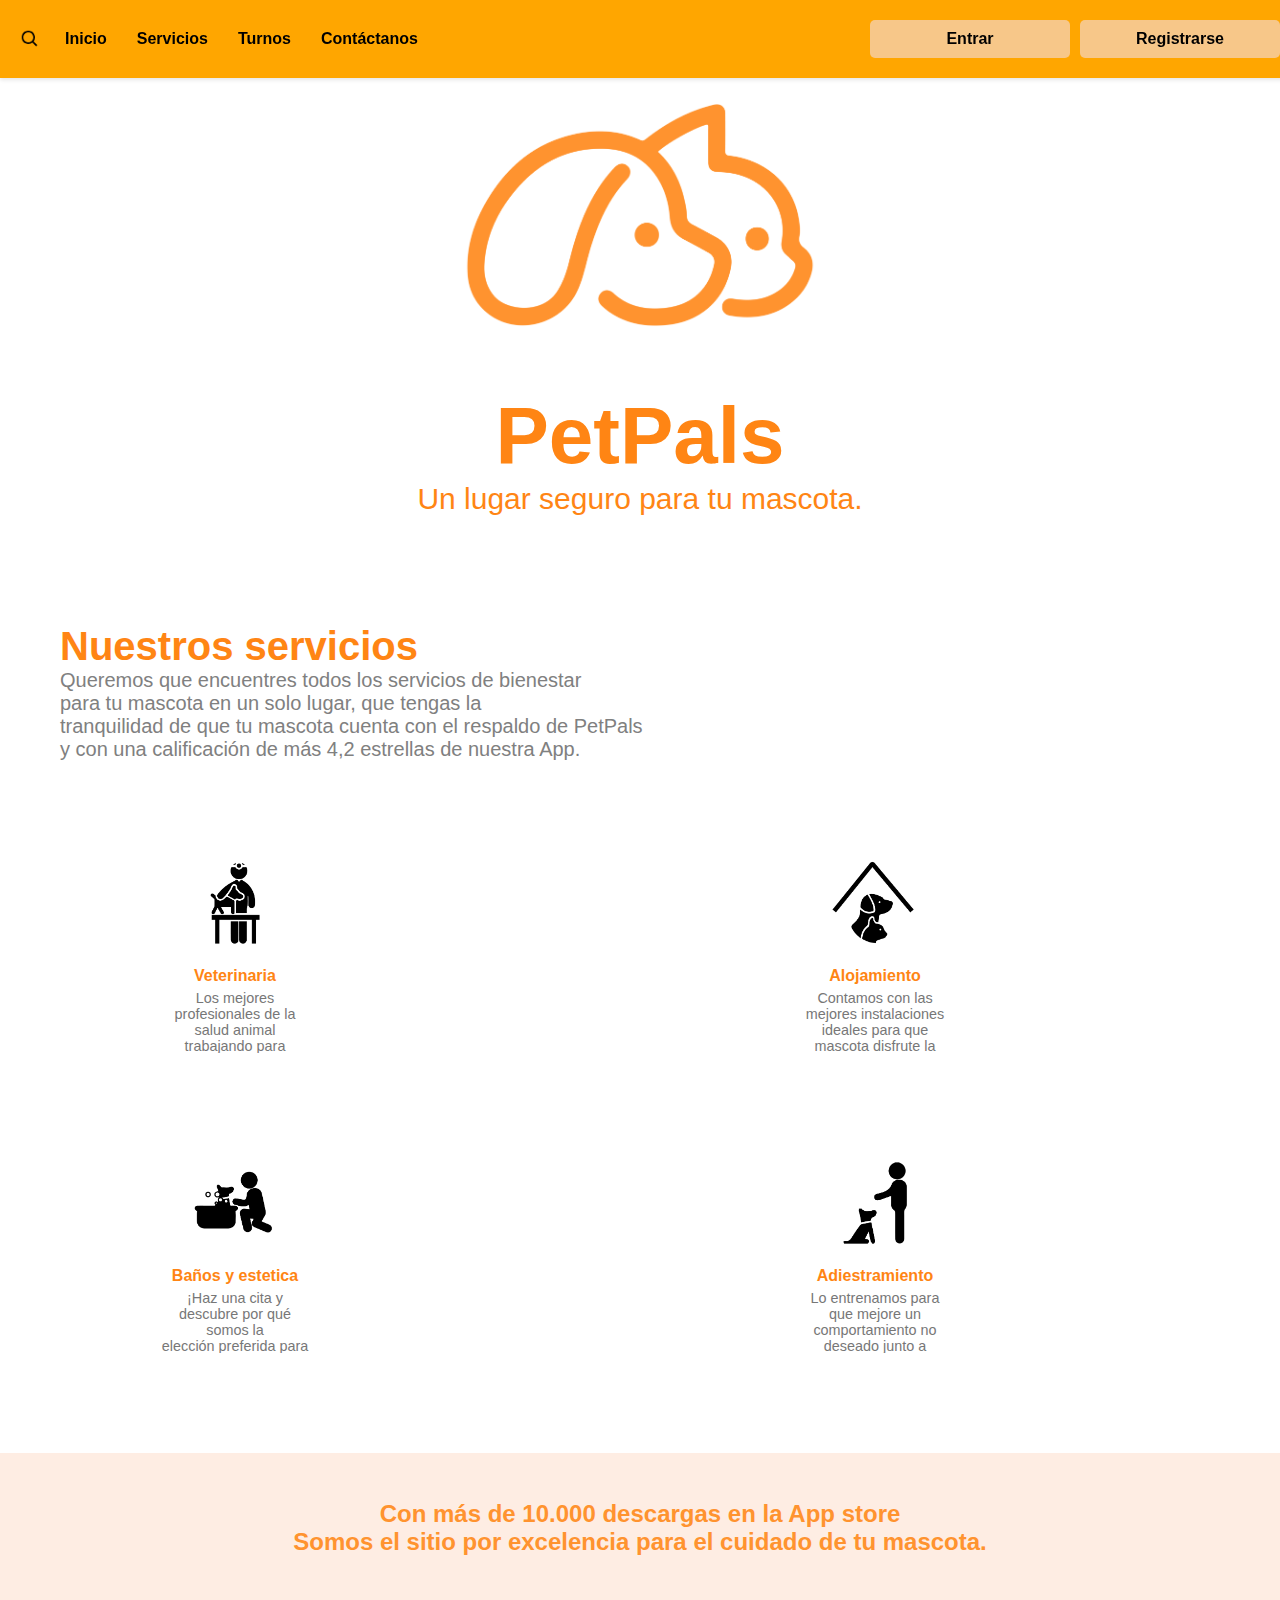
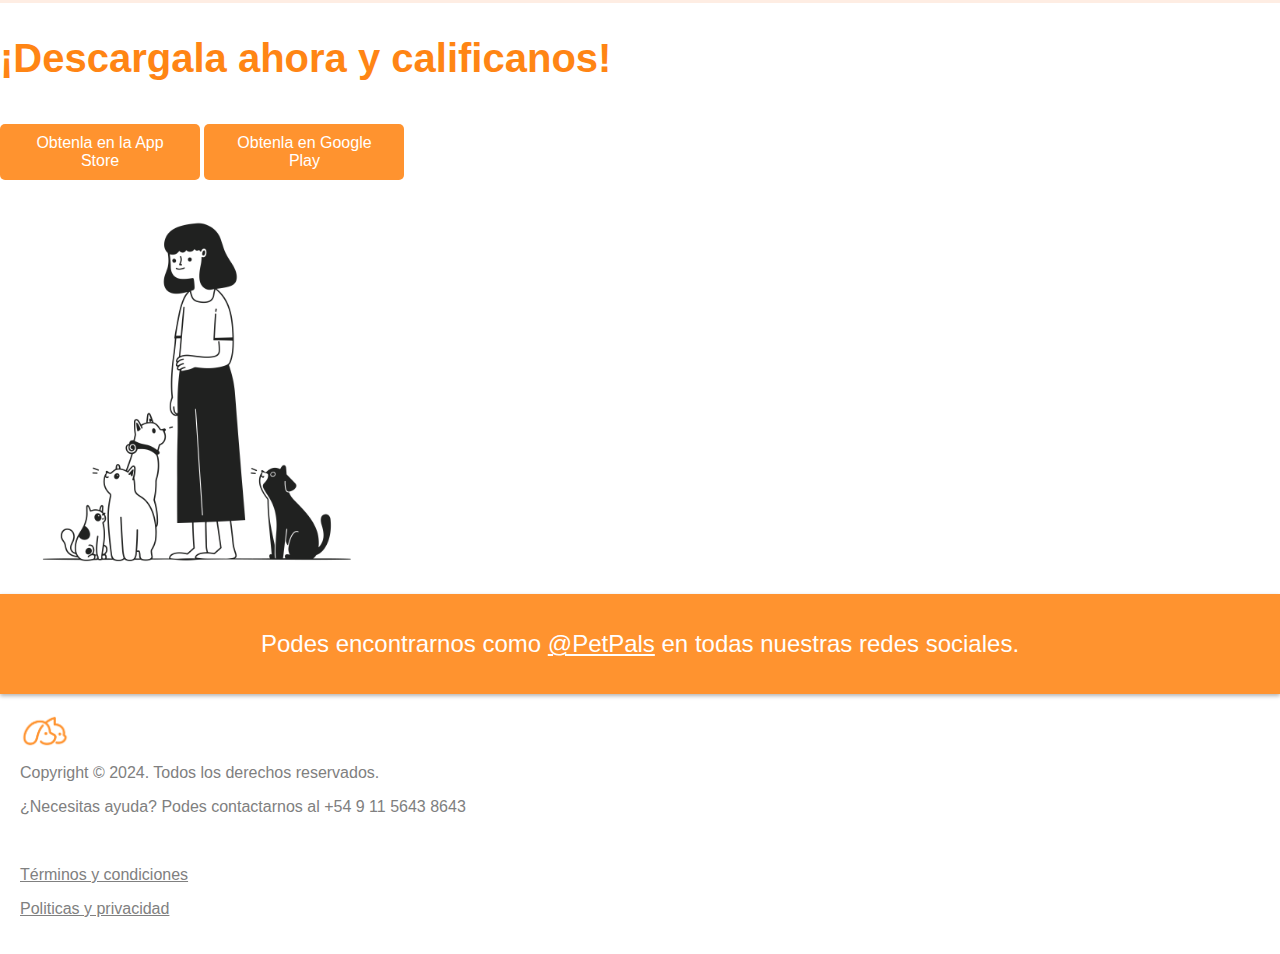
==== index.html @ 83cb2216 "Caro" ====
<!DOCTYPE html>
<html lang="en">
<head>
    <meta charset="UTF-8">
    <meta name="viewport" content="width=device-width, initial-scale=1.0">
    <meta name = "description" content="Sitio web de PetPals, el sitio web ideal para contratar servicios para tu mascota. Donde las mascotas son nuestra prioridad.">
    <meta name = "keywords" content="Pagina, Web, PetPals, animal, mascota, perro, gato, servicios, dueños, Argentina">
    <meta name="canonical" content="www.PetPals.com">
    <meta name="robots" content="www.PetPals.com">
    <meta name="author" content="Carolina Vazquez">
    <meta name="publisher" content="PetPals">
    <title> Petpals</title>
    <link rel="stylesheet" href="styles.css">
    <title>PetPals</title>
</head>


<body>
    <nav>
        <div class="menu">
            <div class="left">
                <img src="img/search-regular-24.png" alt="Lupa">
                <a href="#">Inicio</a>
                <a href="servicios.html">Servicios</a>
                <a href="turnos.html">Turnos</a>
                <a href="contactanos.html">Contáctanos</a>
            </div>

            <div class="right">
                <button> <a href="iniciosesion.html">Entrar</a></button>
                <button> <a href="registrarse.html">Registrarse</a></button>               
            </div>

        </div>
    </nav>

    <header> 
        <div class="spacer"></div>

        <div class="content">
            <div class="logopetpal">
                <img src="img/Mesa de trabajo 1_5@3x.png" alt="LogoPetPal">   
            </div>
        </div>

            
         <div class="petpalnombre"> 
            <p> <b>PetPals</b></p>
         </div>

        <div class="centrado">
            <p>Un lugar seguro para tu mascota.</p> <br> <br> <br> <br>
        </div>

    </header>


        <br>
        <br>


        <div class="nuestroservicios"> 
            <h2> Nuestros servicios </h2>
        </div>

        <div class="nuestroserviciostexto">
            <p> Queremos que encuentres todos los servicios de bienestar <br>
                para tu mascota en un solo lugar, que tengas la <br>
                tranquilidad de que tu mascota cuenta con el respaldo de PetPals <br>
                y con una calificación de más 4,2 estrellas de nuestra App.</p> <br> <br> <br> <br>
        </div>



    <div class="container">
        <div class="card">
            <img src="img/vet.png" alt="Imagen 1">

            <div class="textcard"> <h3>Veterinaria</h3> </div>

            <p>Los mejores profesionales de la salud animal <br>
                trabajando para PetPals.</p>
        </div>
        <div class="card">
            <img src="img/aloja.png" alt="Imagen 2">

            <div class="textcard"> <h3>Alojamiento</h3> </div>

            <p>Contamos con las mejores instalaciones <br>
                ideales para que mascota disfrute la estadia.</p>
        </div>
        <div class="card">
            <img src="img/baño.png" alt="Imagen 3">

            <div class="textcard"> <h3>Baños y estetica</h3> </div>

            <p>¡Haz una cita y descubre por qué somos la <br>
                elección preferida para el cuidado de tu mascota!</p>
        </div>
        <div class="card">
            <img src="img/adiestra.png" alt="Imagen 4">

            <div class="textcard"> <h3>Adiestramiento</h3> </div>

            <p>Lo entrenamos para que mejore un <br>
                comportamiento no deseado junto a nuestros <br>
                profesionales.</p>
        </div>
    </div>


    <div class="rectangulo">
        <div class="centrado-texto"> <b>Con más de 10.000 descargas en la App store <br>
        Somos el sitio por excelencia para el cuidado de tu mascota.</b></div>
    </div>


    
    <h2> ¡Descargala ahora y calificanos! </h2>

    <div class="izquierdabotones">
        <button class="app-store">Obtenla en la App Store</button>
        <button class="google-play">Obtenla en Google Play</button>
    </div>

    <div class="fotochica">
        <img src="img/chica.png" alt="imagenchica">
    </div>


    <div class="rectangulo2">
        <span class="centrado-texto2">Podes encontrarnos como <u>@PetPals</u> en todas nuestras redes sociales.</span>
    </div>

    <footer>
        <div class="footer-box">
            <img src="img/Mesa de trabajo 1_5@3x.png" alt="logochiquito">        
        </div> 

            <p>Copyright © 2024. Todos los derechos reservados.</p> 
            <p>¿Necesitas ayuda? Podes contactarnos al +54 9 11 5643 8643</p> <br>
            <p> <u>Términos y condiciones</u></p>
            <p> <u>Politicas y privacidad</u></p>
    </footer>

</body>
</html>
---- styles.css ----
body {
    margin: 0;
    font-family: Arial, sans-serif;
}

h1 {
    text-align: center;
    font-size: 60px;
    color: #FF8514;
}

h2 {
    font-size: 40px;
    color: #FF8514;
}

h3 {
    color: #FF8514;
}

p {
    color: grey
}

.logopetpal {
    display: flex;
    justify-content: center;
    align-items: center;
    width: 100%;
    margin-bottom: 20px;
}

.menu {
    position: fixed;
    top: 0;
    width: 100%;
    background-color: rgb(255, 166, 0);
    display: flex;
    justify-content: space-between;
    align-items: center;
    padding: 10px 20px;
    box-shadow: 0 2px 4px rgba(0, 0, 0, 0.1);
}

.menu a {
    color: rgb(0, 0, 0);
    text-decoration: none;
    margin: 0 15px;
    font-weight: bold;
}

.menu img {
    height: 20px;
    margin-right: 10px;
    vertical-align: middle;
}

.menu .left,
.menu .right {
    display: flex;
    align-items: center;
}

.menu .right button {
    background-color: rgb(247, 199, 137);
    color: orange;
    border: none;
    padding: 10px 20px;
    margin-left: 10px;
    cursor: pointer;
    border-radius: 5px;
}

.menu .right button:hover {
    background-color: #ffcc66;
}

.spacer {
    height: 60px; /* Altura del menú ithink */
}

.content {
    padding: 20px;
}

.centrado {
    text-align: center;
}

.petpalnombre p {
    text-align: center;
    color: #FF8514;
    font-size: 80px;
}

.centrado p{
    color: #FF8514;
    font-size: 30px;
}

.nuestroservicios {
    font-size: 30px;
    padding-left: 60px;
}
.nuestroserviciostexto {
    font-size: 20px;
    padding-left: 60px;
}

.petpalnombre p, .centrado p {
    margin: 0; 
}

.nuestroservicios h2, .nuestroserviciostexto p {
    margin: 0; 
}


/* Servicios en el home */
.container {
    display: grid;
    grid-template-columns: repeat(2, 1fr);
}

.card {
    overflow: hidden;
    width: 150px;
    height: 200px;
    text-align: center;
    margin-bottom: 100px ;
    margin-left: 100px ;
    padding-left: 60px;
}

.card img {
    width: 100%;
    height: 100px;
    object-fit: contain;
}

.card h3 {
    margin: 10px 0 5px;
    font-size: 1em;
    color: #333;
}

.card p {
    margin: 0;
    font-size: 0.9em;
    color: #777;
}

.textcard  h3{
    color: #FF8514;
}

.rectangulo {
    width: 100%;
    background-color: #FEEDE3;
    display: flex;
    justify-content: center;
    align-items: center;
    height: 150px; 
}


.rectangulo2 {
    width: 100%;
    background-color: #FF932F;
    display: flex;
    justify-content: center;
    align-items: center;
    height: 100px; 
    box-shadow: 0 2px 4px rgba(0, 0, 0, 0.3);
}


.centrado-texto {
    text-align: center;
    font-size: 24px;
    color: #FF932F;
}


.centrado-texto2 {
    text-align: center;
    font-size: 24px;
    color: #fffefd;
}

/*Botones de descarga*/

.izquierda {
    display: flex;
    flex-direction: column;
    justify-content: center;
    align-items: flex-start;
    margin-left: 20px;
}

.right {
    margin-right: 20px;
}

button {
    display: block;
    width: 200px;
    padding: 10px;
    margin: 10px 0;
    font-size: 16px;
    cursor: pointer;
    border: none;
    border-radius: 5px;
}
.app-store {
    background-color: #FF932F;
    color: white;
}

.google-play {
    background-color: #FF932F;
    color: white;
}

img {
    max-width: 400px;
    height: auto;
}

/*Footer*/

footer {
    bottom: 0;
    left: 0;
    width: 100%;
    color: rgb(0, 0, 0);
    padding: 20px;
}

.footer-box {
    display: flex;
    align-items: center;
}

.footer-box img {
    width: 50px; /* tam,a;o imagen */
    margin-right: 10px;
}

.footer-box p {
    margin: 0;
    font-size: 16px;
}
 
  .texto1, .texto2 {
    width: 50%; 
  }
 
  /*serivcios*/
  
  .nuestroservicios2{
    font-size: 40px;
    padding-left: 60px;
  }

  /*CONTACTANOS*/

  .fomucontacto{
    display: flex;
    justify-content: center;
    align-items: center;
    width: 100%;
  }

  form {
    border: 1px solid #ccc;
    padding: 20px;
    border-radius: 5px;
    max-width: 400px;
    width: 100%;
}

form div {
    margin-bottom: 15px;
}

label {
    display: block;
    margin-bottom: 5px;
}

input[type="text"],
input[type="email"],
input[type="tel"],
textarea {
    width: calc(100% - 10px);
    padding: 5px;
    box-sizing: border-box;
}

button {
    display: block;
    width: 100%;
    padding: 10px;
    background-color: #FF932F;
    color: white;
    border: none;
    border-radius: 5px;
    cursor: pointer;
}

button:hover {
    background-color: #ffcc66;
}

/*TURNOS*/

.text-container {
    display: flex;
    padding: 20px;
    border: 1px solid #ccc;
}

.text-left,
.text-right {
    font-size: 16px;
}

.spacer {
    flex-grow: 1;
}
.actividadreciente {
    text-align: center;
}


/*FORMULARIO DE REGISTRARSE*/

.formulario {
    display: flex;
    justify-content: center;
    align-items: center;
    width: 100%;
}

form {
    border: 1px solid #ccc;
    padding: 20px;
    border-radius: 5px;
    box-shadow: 0 0 10px rgba(0, 0, 0, 0.1);
    background-color: #fff;
    max-width: 500px;
    width: 100%;
}

form label {
    display: block;
    margin-bottom: 5px;
}

form input[type="text"],
form input[type="email"],
form input[type="password"],
form input[type="date"] {
    width: calc(100% - 20px); 
    padding: 8px;
    margin-bottom: 15px;
    box-sizing: border-box;
}

form p {
    margin-bottom: 15px;
}

.enviarboton {
    text-align: center;
}

button {
    padding: 10px 20px;
    color: white;
    border: none;
    border-radius: 5px;
    cursor: pointer;
}


/*FORMULARIO INICIO SESION*/

#Fomrulario{
    width: 300px;
    height: 200px;
    margin: auto;
    padding: 15px;
}
label{
    width: 200px;
    display: inline-block;
}
input{
    width: 200px;
    display: inline-block;
}
button{
    width: 200px;
    display: inline-block;
}
#errorNombre,#errorContraseña{
    color: red;
    visibility: hidden;
}
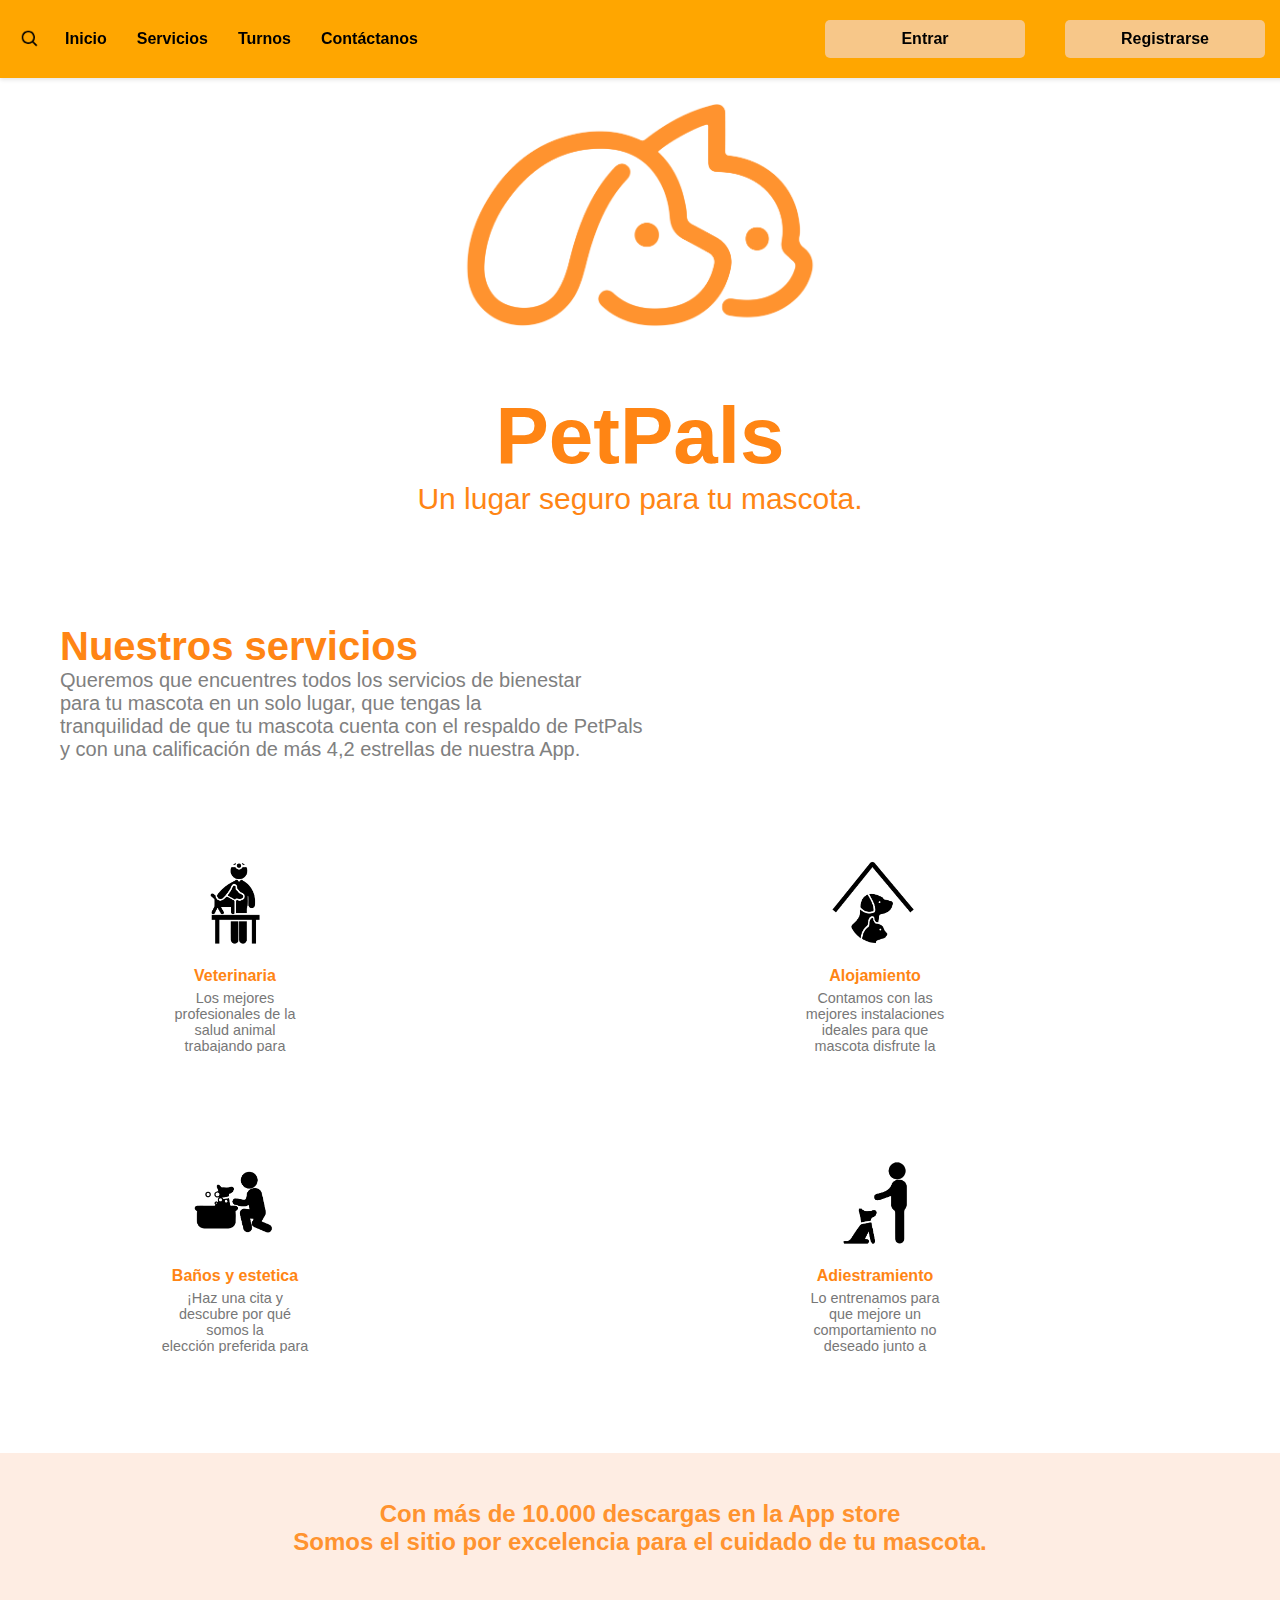
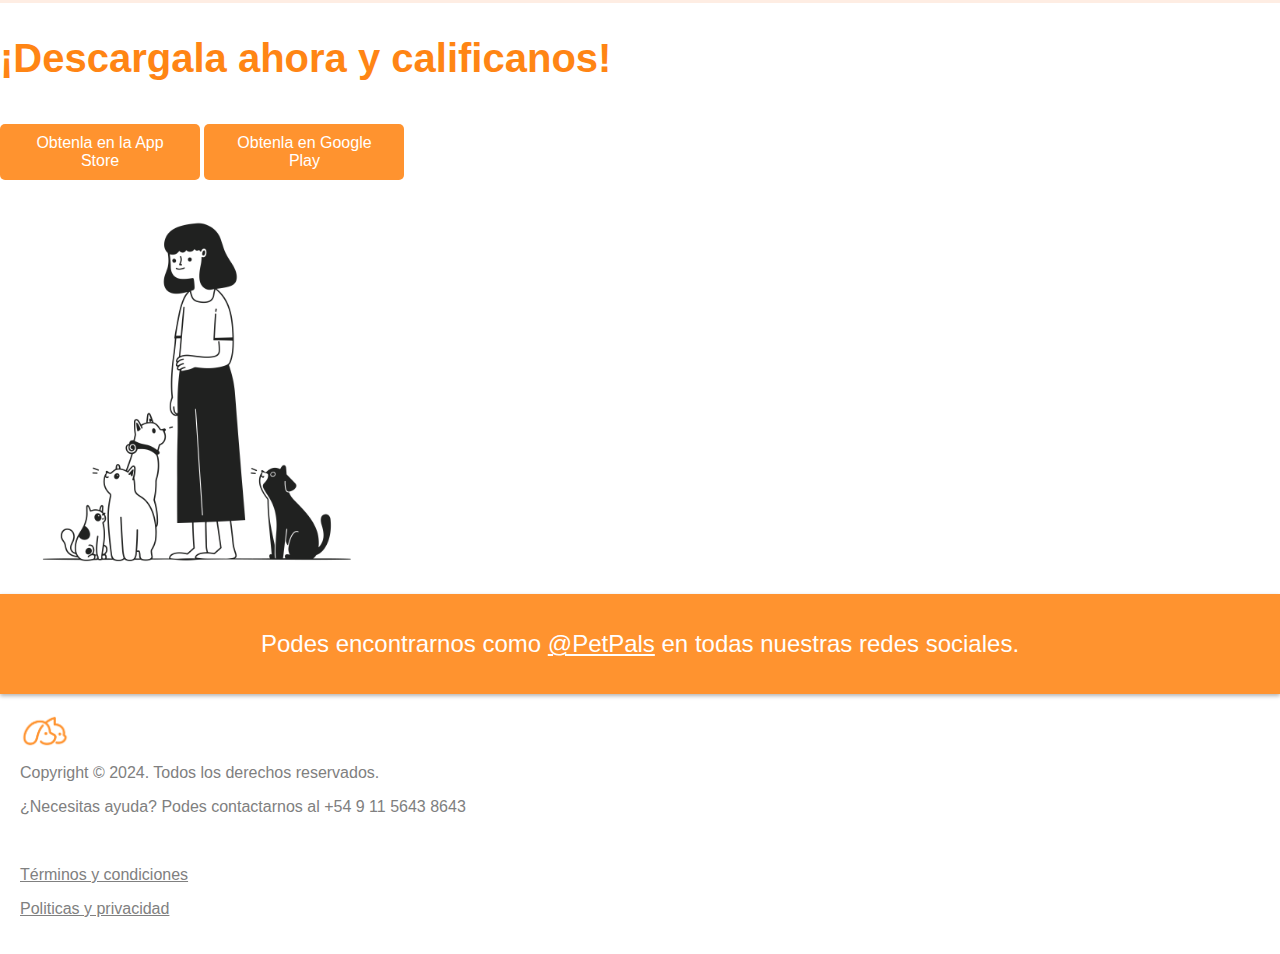
==== commit 7e730e34: "cARO" ====
--- a/index.html
+++ b/index.html
@@ -27,8 +27,8 @@
             </div>
 
             <div class="right">
-                <button> <a href="iniciosesion.html">Entrar</a></button>
-                <button> <a href="registrarse.html">Registrarse</a></button>               
+                <a href="iniciosesion.html"><button> <b>Entrar</b> </button></a>
+                <a href="registrarse.html"><button> <b>Registrarse</b> </button></a>
             </div>
 
         </div>
--- a/styles.css
+++ b/styles.css
@@ -20,6 +20,10 @@
 
 p {
     color: grey
+}
+
+nav a:hover {
+    color: white; 
 }
 
 .logopetpal {
@@ -63,7 +67,7 @@
 
 .menu .right button {
     background-color: rgb(247, 199, 137);
-    color: orange;
+    color: rgb(0, 0, 0);
     border: none;
     padding: 10px 20px;
     margin-left: 10px;
@@ -120,6 +124,15 @@
 .container {
     display: grid;
     grid-template-columns: repeat(2, 1fr);
+}
+
+.container .card {
+    background-color: white; 
+    transition: background-color 0.3s ease; 
+}
+
+.container .card:hover {
+    background-color: rgb(248, 227, 189); 
 }
 
 .card {
@@ -280,6 +293,7 @@
     width: 100%;
 }
 
+
 form div {
     margin-bottom: 15px;
 }
@@ -313,6 +327,10 @@
     background-color: #ffcc66;
 }
 
+.fomucontacto form div:last-child {
+    text-align: center; /* Centrar el contenido del último div */
+}
+
 /*TURNOS*/
 
 .text-container {
@@ -331,6 +349,41 @@
 }
 .actividadreciente {
     text-align: center;
+}
+
+/*emergente TURNOS*/ 
+.modal {
+    display: none;
+    position: fixed;
+    z-index: 1;
+    left: 0;
+    top: 0;
+    width: 100%;
+    height: 100%;
+    overflow: auto;
+    background-color: #FFFF;
+}
+
+.modal-contenido {
+    background-color: #FFFF;
+    margin: 15 auto;
+    padding: 20px;
+    border: 1px solid #888;
+    width: 80%;
+}
+
+.cerrar {
+    color: #aaa;
+    float: right;
+    font-size: 20px;
+    font-weight: bold;
+}
+
+.cerrar:hover, 
+.cerrar:focus {
+    color: black;
+    text-decoration: none;
+    cursor: pointer;
 }
 
 
@@ -387,12 +440,13 @@
 
 /*FORMULARIO INICIO SESION*/
 
-#Fomrulario{
+#Formulario{
     width: 300px;
-    height: 200px;
     margin: auto;
     padding: 15px;
-}
+    text-align: center;
+}
+
 label{
     width: 200px;
     display: inline-block;
@@ -408,4 +462,4 @@
 #errorNombre,#errorContraseña{
     color: red;
     visibility: hidden;
-}+}
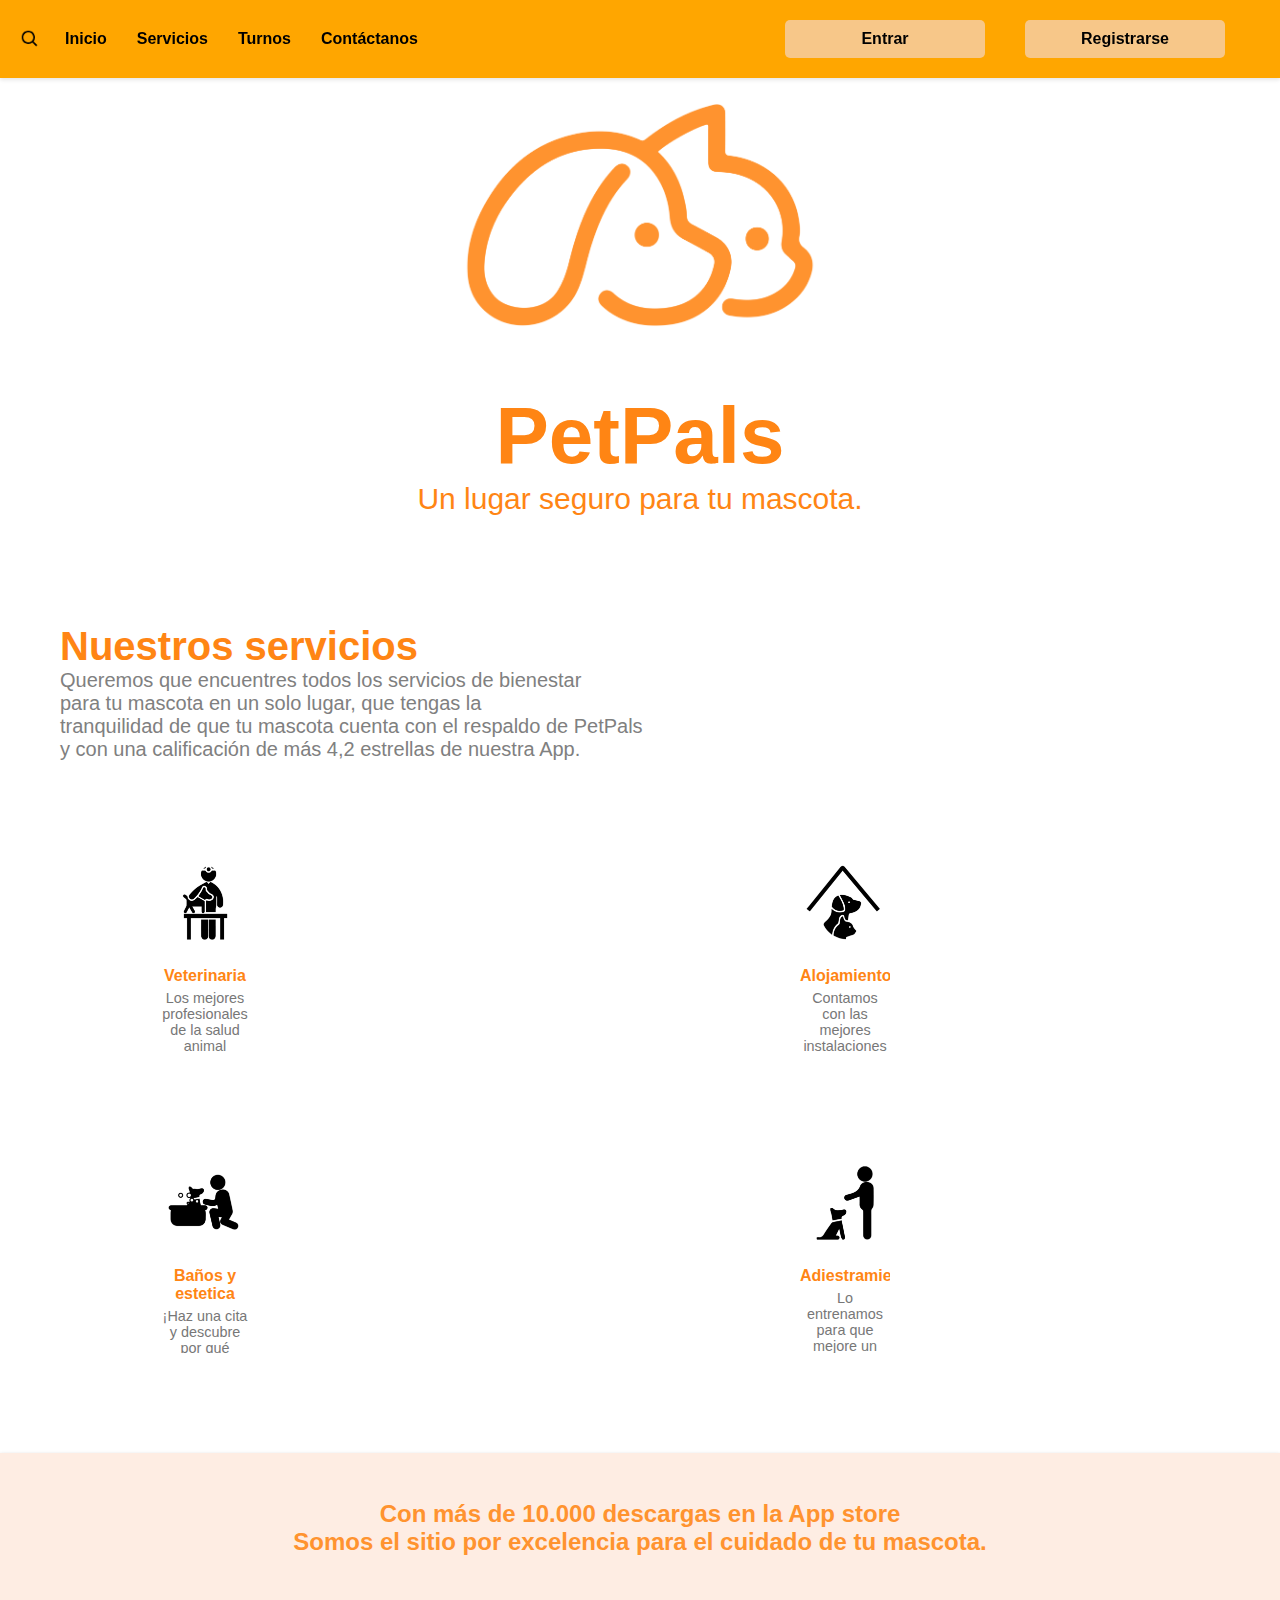
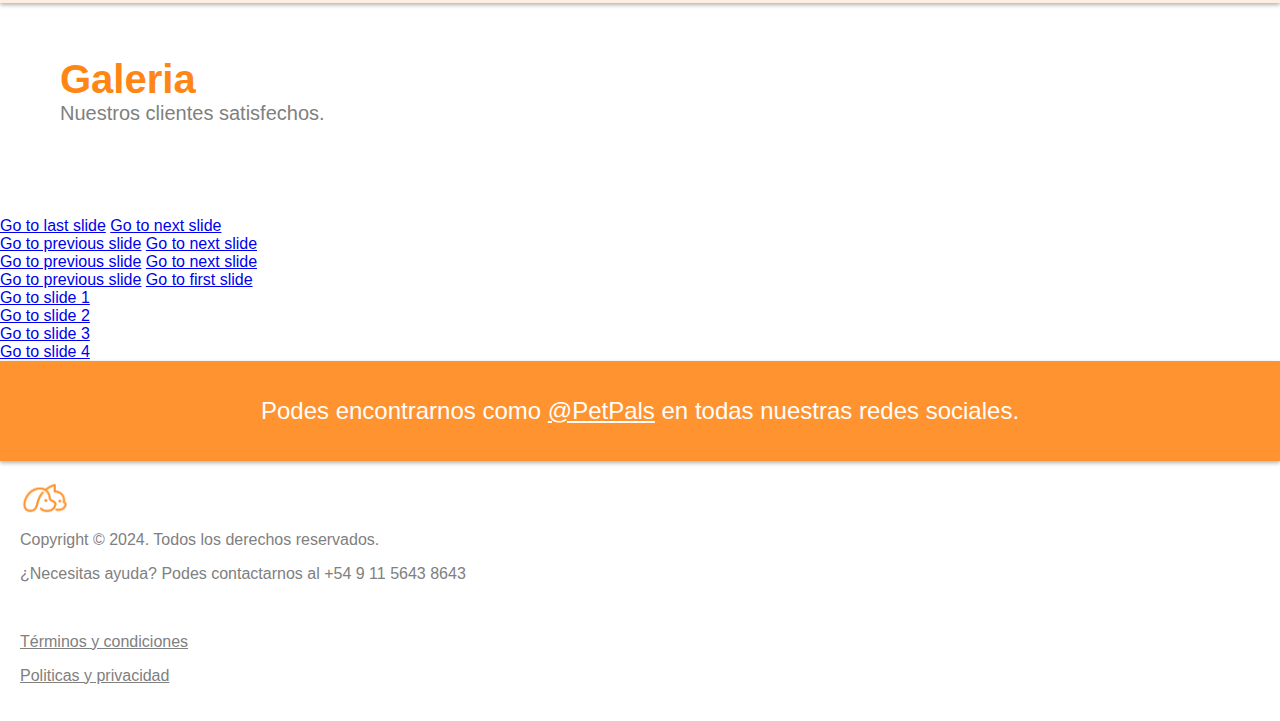
==== commit 5bb73223: "Carol" ====
--- a/index.html
+++ b/index.html
@@ -114,19 +114,82 @@
         Somos el sitio por excelencia para el cuidado de tu mascota.</b></div>
     </div>
 
+   <br> 
+   <br> 
+   <br> 
+   
+    <div class="nuestroservicios"> 
+        <h2> Galeria </h2>
+    </div>
+
+    <div class="nuestroserviciostexto">
+        <p> Nuestros clientes satisfechos.</p> <br> <br> <br> <br>
+    </div>
+
 
     
-    <h2> ¡Descargala ahora y calificanos! </h2>
-
-    <div class="izquierdabotones">
-        <button class="app-store">Obtenla en la App Store</button>
-        <button class="google-play">Obtenla en Google Play</button>
-    </div>
-
-    <div class="fotochica">
-        <img src="img/chica.png" alt="imagenchica">
-    </div>
-
+<section class="carousel" aria-label="Gallery">
+  <ol class="carousel__viewport">
+    <li id="carousel__slide1"
+        tabindex="0"
+        class="carousel__slide">
+      <div class="carousel__snapper">
+        <a href="#carousel__slide4"
+           class="carousel__prev">Go to last slide</a>
+        <a href="#carousel__slide2"
+           class="carousel__next">Go to next slide</a>
+      </div>
+    </li>
+    <li id="carousel__slide2"
+        tabindex="0"
+        class="carousel__slide">
+      <div class="carousel__snapper"></div>
+      <a href="#carousel__slide1"
+         class="carousel__prev">Go to previous slide</a>
+      <a href="#carousel__slide3"
+         class="carousel__next">Go to next slide</a>
+    </li>
+    <li id="carousel__slide3"
+        tabindex="0"
+        class="carousel__slide">
+      <div class="carousel__snapper"></div>
+      <a href="#carousel__slide2"
+         class="carousel__prev">Go to previous slide</a>
+      <a href="#carousel__slide4"
+         class="carousel__next">Go to next slide</a>
+    </li>
+    <li id="carousel__slide4"
+        tabindex="0"
+        class="carousel__slide">
+      <div class="carousel__snapper"></div>
+      <a href="#carousel__slide3"
+         class="carousel__prev">Go to previous slide</a>
+      <a href="#carousel__slide1"
+         class="carousel__next">Go to first slide</a>
+    </li>
+  </ol>
+  <aside class="carousel__navigation">
+    <ol class="carousel__navigation-list">
+      <li class="carousel__navigation-item">
+        <a href="#carousel__slide1"
+           class="carousel__navigation-button">Go to slide 1</a>
+      </li>
+      <li class="carousel__navigation-item">
+        <a href="#carousel__slide2"
+           class="carousel__navigation-button">Go to slide 2</a>
+      </li>
+      <li class="carousel__navigation-item">
+        <a href="#carousel__slide3"
+           class="carousel__navigation-button">Go to slide 3</a>
+      </li>
+      <li class="carousel__navigation-item">
+        <a href="#carousel__slide4"
+           class="carousel__navigation-button">Go to slide 4</a>
+      </li>
+    </ol>
+  </aside>
+</section>
+    
 
     <div class="rectangulo2">
         <span class="centrado-texto2">Podes encontrarnos como <u>@PetPals</u> en todas nuestras redes sociales.</span>
--- a/styles.css
+++ b/styles.css
@@ -1,5 +1,6 @@
 body {
     margin: 0;
+    padding: 0;
     font-family: Arial, sans-serif;
 }
 
@@ -174,6 +175,7 @@
     justify-content: center;
     align-items: center;
     height: 150px; 
+    box-shadow: 0 2px 4px rgba(0, 0, 0, 0.3);
 }
 
 
@@ -201,16 +203,7 @@
     color: #fffefd;
 }
 
-/*Botones de descarga*/
-
-.izquierda {
-    display: flex;
-    flex-direction: column;
-    justify-content: center;
-    align-items: flex-start;
-    margin-left: 20px;
-}
-
+/*CODIGO QUE NO SE QUE HACE PERO AHI VA*/
 .right {
     margin-right: 20px;
 }
@@ -225,20 +218,74 @@
     border: none;
     border-radius: 5px;
 }
-.app-store {
-    background-color: #FF932F;
-    color: white;
-}
-
-.google-play {
-    background-color: #FF932F;
-    color: white;
-}
 
 img {
     max-width: 400px;
     height: auto;
 }
+
+/*cArrousel*/
+
+@keyframes tonext {
+    75% {
+      left: 0;
+    }
+    95% {
+      left: 100%;
+    }
+    98% {
+      left: 100%;
+    }
+    99% {
+      left: 0;
+    }
+  }
+  
+  @keyframes tostart {
+    75% {
+      left: 0;
+    }
+    95% {
+      left: -300%;
+    }
+    98% {
+      left: -300%;
+    }
+    99% {
+      left: 0;
+    }
+  }
+  
+  @keyframes snap {
+    96% {
+      scroll-snap-align: center;
+    }
+    97% {
+      scroll-snap-align: none;
+    }
+    99% {
+      scroll-snap-align: none;
+    }
+    100% {
+      scroll-snap-align: center;
+    }
+  }
+
+  * {
+    box-sizing: border-box;
+    scrollbar-width: 0px;
+  }
+
+  * {
+    -ms-overflow-style: none;
+  }
+
+  ol, li {
+    list-style: none;
+    margin: 0;
+    padding: 0;
+  }  
+
 
 /*Footer*/
 
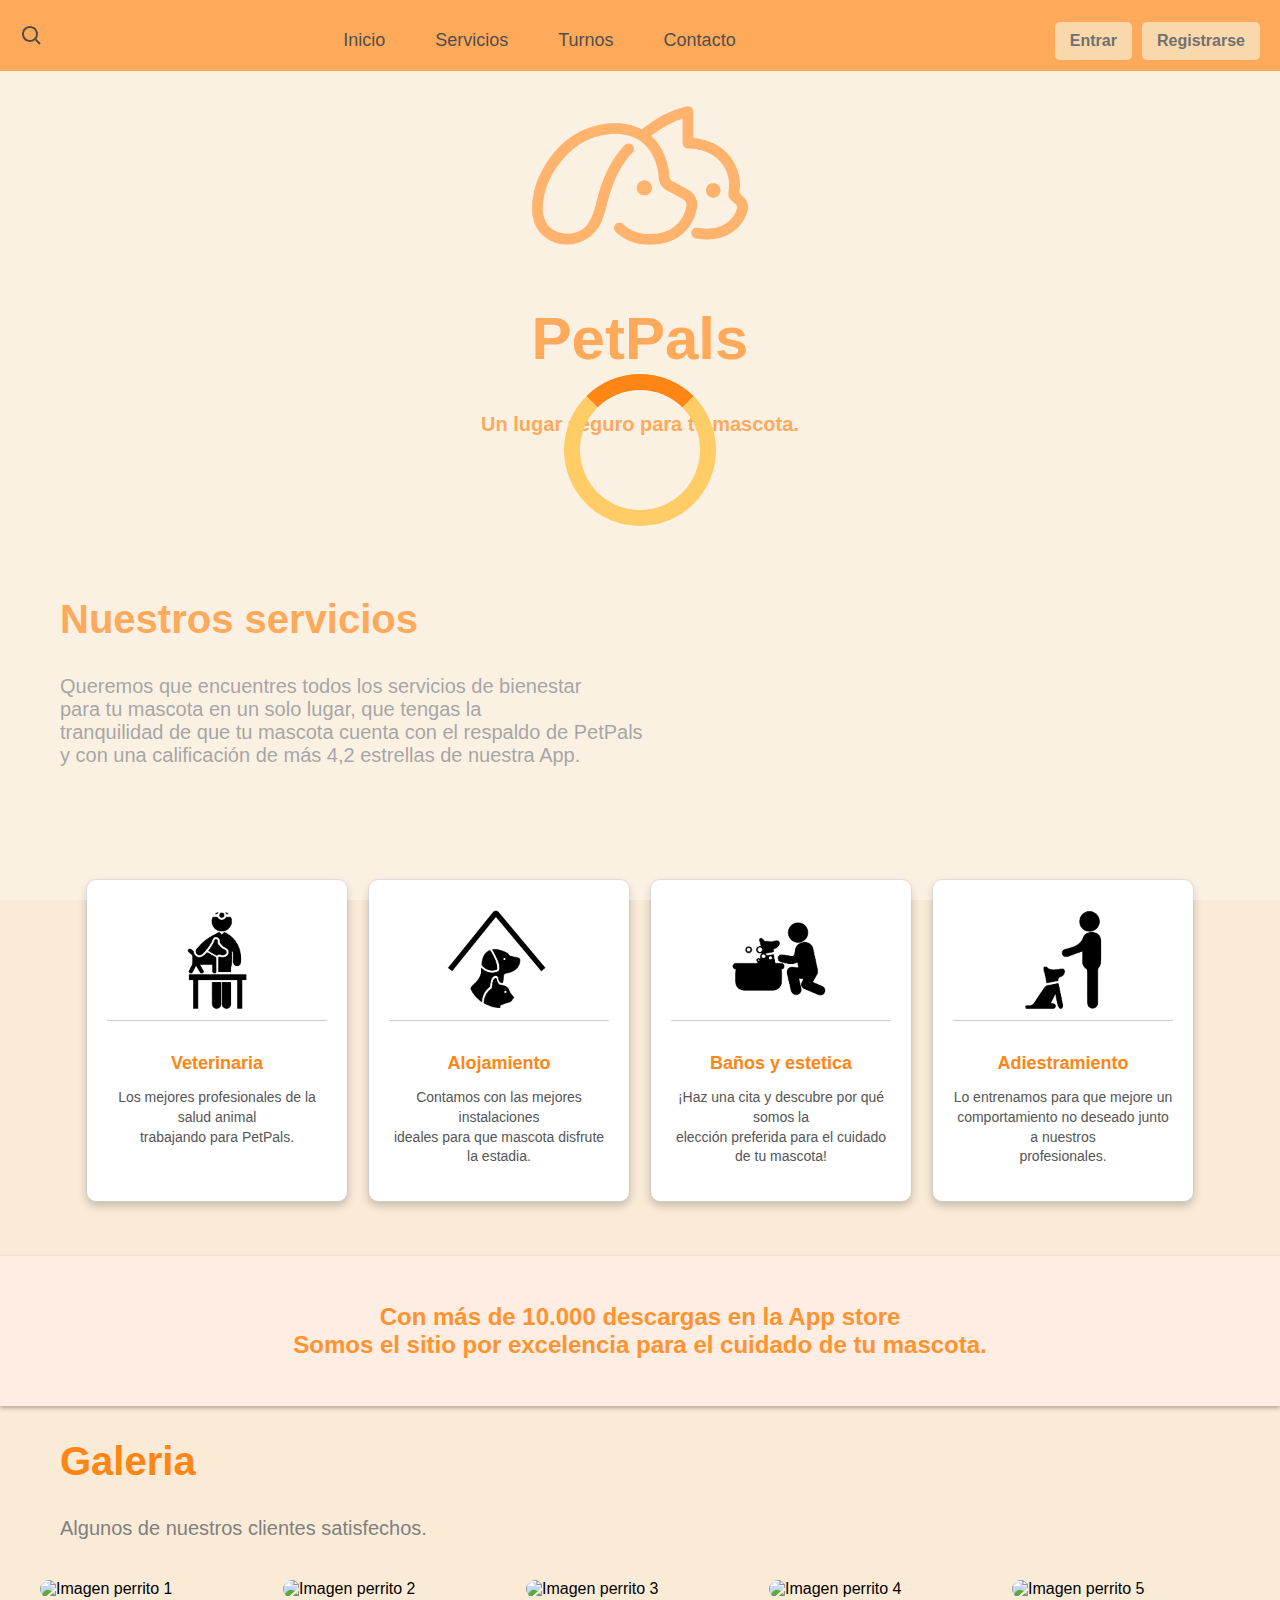
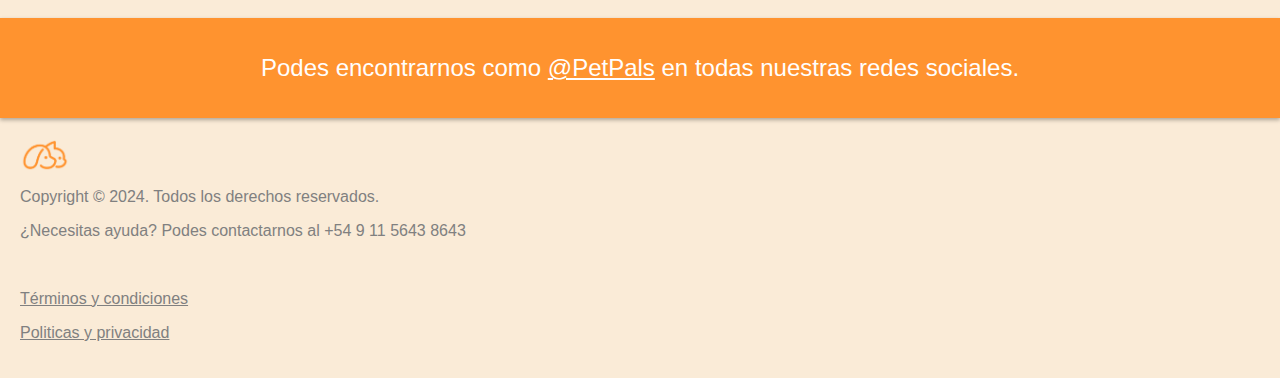
==== commit b6df7313: "Carooioioi" ====
--- a/index.html
+++ b/index.html
@@ -11,53 +11,69 @@
     <meta name="publisher" content="PetPals">
     <title> Petpals</title>
     <link rel="stylesheet" href="styles.css">
+    <script src="script.js"></script>
     <title>PetPals</title>
 </head>
 
+<body>
+    <nav class="navbar">
+        <div class="navbar-left">
+            <img src="./img/search-regular-24.png" alt="Buscar" class="lupa-icon">
+        </div>
 
-<body>
-    <nav>
-        <div class="menu">
-            <div class="left">
-                <img src="img/search-regular-24.png" alt="Lupa">
-                <a href="#">Inicio</a>
-                <a href="servicios.html">Servicios</a>
-                <a href="turnos.html">Turnos</a>
-                <a href="contactanos.html">Contáctanos</a>
-            </div>
-
-            <div class="right">
-                <a href="iniciosesion.html"><button> <b>Entrar</b> </button></a>
-                <a href="registrarse.html"><button> <b>Registrarse</b> </button></a>
-            </div>
-
+        
+        <button class="navbar-toggle" aria-label="Abrir menú">
+            <span class="navbar-toggle-icon"></span>
+            <span class="navbar-toggle-icon"></span>
+            <span class="navbar-toggle-icon"></span>
+        </button>
+    
+        <ul class="navbar-center">
+            <li><a href="#">Inicio</a></li>
+            <li><a href="servicios.html">Servicios</a></li>
+            <li><a href="turnos.html">Turnos</a></li>
+            <li><a href="contacto.html">Contacto</a></li>
+        </ul>
+    
+        <div class="navbar-right">
+            <a href="iniciosesion.html"><button class="btn"><b>Entrar</b></button></a>
+            <a href="registrarse.html"><button class="btn"><b>Registrarse</b></button></a>
         </div>
     </nav>
+    
 
     <header> 
-        <div class="spacer"></div>
-
-        <div class="content">
-            <div class="logopetpal">
-                <img src="img/Mesa de trabajo 1_5@3x.png" alt="LogoPetPal">   
+        <div class="logopetpaaals"></div>
+            <div class="content">
+                <div class="logopetpal">
+                    <img src="img/Mesa de trabajo 1_5@3x.png" alt="LogoPetPal">   
+                </div>
             </div>
-        </div>
-
-            
+   
          <div class="petpalnombre"> 
-            <p> <b>PetPals</b></p>
+            <h1> <b>PetPals</b></h1>
          </div>
 
         <div class="centrado">
-            <p>Un lugar seguro para tu mascota.</p> <br> <br> <br> <br>
+            <h3>Un lugar seguro para tu mascota.</h3> <br> <br> <br> <br>
         </div>
-
     </header>
 
 
-        <br>
-        <br>
 
+    <div id="loaderContainer"> 
+        <div id="loader"></div>
+    </div>
+
+
+
+
+
+
+
+
+    <br>
+    <br>
 
         <div class="nuestroservicios"> 
             <h2> Nuestros servicios </h2>
@@ -72,139 +88,101 @@
 
 
 
-    <div class="container">
-        <div class="card">
-            <img src="img/vet.png" alt="Imagen 1">
 
-            <div class="textcard"> <h3>Veterinaria</h3> </div>
-
-            <p>Los mejores profesionales de la salud animal <br>
-                trabajando para PetPals.</p>
+        <div class="container">
+            <div class="card">
+                <img src="img/vet.png" alt="Imagen 1">
+    
+                <div class="textcard"> <h3>Veterinaria</h3> </div>
+    
+                <p>Los mejores profesionales de la salud animal <br>
+                    trabajando para PetPals.</p>
+            </div>
+            <div class="card">
+                <img src="img/aloja.png" alt="Imagen 2">
+    
+                <div class="textcard"> <h3>Alojamiento</h3> </div>
+    
+                <p>Contamos con las mejores instalaciones <br>
+                    ideales para que mascota disfrute la estadia.</p>
+            </div>
+            <div class="card">
+                <img src="img/baño.png" alt="Imagen 3">
+    
+                <div class="textcard"> <h3>Baños y estetica</h3> </div>
+    
+                <p>¡Haz una cita y descubre por qué somos la <br>
+                    elección preferida para el cuidado de tu mascota!</p>
+            </div>
+            <div class="card">
+                <img src="img/adiestra.png" alt="Imagen 4">
+    
+                <div class="textcard"> <h3>Adiestramiento</h3> </div>
+    
+                <p>Lo entrenamos para que mejore un <br>
+                    comportamiento no deseado junto a nuestros <br>
+                    profesionales.</p>
+            </div>
         </div>
-        <div class="card">
-            <img src="img/aloja.png" alt="Imagen 2">
-
-            <div class="textcard"> <h3>Alojamiento</h3> </div>
-
-            <p>Contamos con las mejores instalaciones <br>
-                ideales para que mascota disfrute la estadia.</p>
-        </div>
-        <div class="card">
-            <img src="img/baño.png" alt="Imagen 3">
-
-            <div class="textcard"> <h3>Baños y estetica</h3> </div>
-
-            <p>¡Haz una cita y descubre por qué somos la <br>
-                elección preferida para el cuidado de tu mascota!</p>
-        </div>
-        <div class="card">
-            <img src="img/adiestra.png" alt="Imagen 4">
-
-            <div class="textcard"> <h3>Adiestramiento</h3> </div>
-
-            <p>Lo entrenamos para que mejore un <br>
-                comportamiento no deseado junto a nuestros <br>
-                profesionales.</p>
-        </div>
-    </div>
 
 
-    <div class="rectangulo">
-        <div class="centrado-texto"> <b>Con más de 10.000 descargas en la App store <br>
-        Somos el sitio por excelencia para el cuidado de tu mascota.</b></div>
-    </div>
-
-   <br> 
-   <br> 
-   <br> 
-   
-    <div class="nuestroservicios"> 
-        <h2> Galeria </h2>
-    </div>
-
-    <div class="nuestroserviciostexto">
-        <p> Nuestros clientes satisfechos.</p> <br> <br> <br> <br>
-    </div>
+<br>
+<br>
+<br>
 
 
+        <div class="rectangulo">
+            <div class="centrado-texto"> <b>Con más de 10.000 descargas en la App store <br>
+            Somos el sitio por excelencia para el cuidado de tu mascota.</b></div>
+        </div>
+
+
+
+        <div class="nuestroservicios"> 
+            <h2> Galeria </h2>
+        </div>
     
-<section class="carousel" aria-label="Gallery">
-  <ol class="carousel__viewport">
-    <li id="carousel__slide1"
-        tabindex="0"
-        class="carousel__slide">
-      <div class="carousel__snapper">
-        <a href="#carousel__slide4"
-           class="carousel__prev">Go to last slide</a>
-        <a href="#carousel__slide2"
-           class="carousel__next">Go to next slide</a>
-      </div>
-    </li>
-    <li id="carousel__slide2"
-        tabindex="0"
-        class="carousel__slide">
-      <div class="carousel__snapper"></div>
-      <a href="#carousel__slide1"
-         class="carousel__prev">Go to previous slide</a>
-      <a href="#carousel__slide3"
-         class="carousel__next">Go to next slide</a>
-    </li>
-    <li id="carousel__slide3"
-        tabindex="0"
-        class="carousel__slide">
-      <div class="carousel__snapper"></div>
-      <a href="#carousel__slide2"
-         class="carousel__prev">Go to previous slide</a>
-      <a href="#carousel__slide4"
-         class="carousel__next">Go to next slide</a>
-    </li>
-    <li id="carousel__slide4"
-        tabindex="0"
-        class="carousel__slide">
-      <div class="carousel__snapper"></div>
-      <a href="#carousel__slide3"
-         class="carousel__prev">Go to previous slide</a>
-      <a href="#carousel__slide1"
-         class="carousel__next">Go to first slide</a>
-    </li>
-  </ol>
-  <aside class="carousel__navigation">
-    <ol class="carousel__navigation-list">
-      <li class="carousel__navigation-item">
-        <a href="#carousel__slide1"
-           class="carousel__navigation-button">Go to slide 1</a>
-      </li>
-      <li class="carousel__navigation-item">
-        <a href="#carousel__slide2"
-           class="carousel__navigation-button">Go to slide 2</a>
-      </li>
-      <li class="carousel__navigation-item">
-        <a href="#carousel__slide3"
-           class="carousel__navigation-button">Go to slide 3</a>
-      </li>
-      <li class="carousel__navigation-item">
-        <a href="#carousel__slide4"
-           class="carousel__navigation-button">Go to slide 4</a>
-      </li>
-    </ol>
-  </aside>
-</section>
+        <div class="nuestroserviciostexto">
+            <p> Algunos de nuestros clientes satisfechos.</p> 
+        </div>
+
+        <div class="galeria">
+            <div class="elemento-galeria">
+                <img src="https://place.dog/300/500" alt="Imagen perrito 1">
+            </div>
+            <div class="elemento-galeria">
+                <img src="https://place.dog/300/500" alt="Imagen perrito 2">
+            </div>
+            <div class="elemento-galeria">
+                <img src="https://place.dog/300/500" alt="Imagen perrito 3">
+            </div>
+            <div class="elemento-galeria">
+                <img src="https://place.dog/300/500" alt="Imagen perrito 4">
+            </div>
+            <div class="elemento-galeria">
+                <img src="https://place.dog/300/500" alt="Imagen perrito 5">
+            </div>
+
+        </div>
     
 
-    <div class="rectangulo2">
-        <span class="centrado-texto2">Podes encontrarnos como <u>@PetPals</u> en todas nuestras redes sociales.</span>
-    </div>
 
-    <footer>
-        <div class="footer-box">
-            <img src="img/Mesa de trabajo 1_5@3x.png" alt="logochiquito">        
-        </div> 
 
-            <p>Copyright © 2024. Todos los derechos reservados.</p> 
-            <p>¿Necesitas ayuda? Podes contactarnos al +54 9 11 5643 8643</p> <br>
-            <p> <u>Términos y condiciones</u></p>
-            <p> <u>Politicas y privacidad</u></p>
-    </footer>
+        <div class="rectangulo2">
+            <span class="centrado-texto2">Podes encontrarnos como <u>@PetPals</u> en todas nuestras redes sociales.</span>
+        </div>
 
+
+
+        <footer>
+            <div class="footer-box">
+                <img src="img/Mesa de trabajo 1_5@3x.png" alt="logochiquito">        
+            </div> 
+    
+                <p>Copyright © 2024. Todos los derechos reservados.</p> 
+                <p>¿Necesitas ayuda? Podes contactarnos al +54 9 11 5643 8643</p> <br>
+                <p> <u>Términos y condiciones</u></p>
+                <p> <u>Politicas y privacidad</u></p>
+        </footer>
 </body>
 </html>--- a/styles.css
+++ b/styles.css
@@ -1,11 +1,12 @@
+/*General*/
 body {
     margin: 0;
     padding: 0;
     font-family: Arial, sans-serif;
+    background-color: antiquewhite;
 }
 
 h1 {
-    text-align: center;
     font-size: 60px;
     color: #FF8514;
 }
@@ -16,6 +17,7 @@
 }
 
 h3 {
+    font-size: 20px;
     color: #FF8514;
 }
 
@@ -23,86 +25,188 @@
     color: grey
 }
 
-nav a:hover {
-    color: white; 
-}
-
-.logopetpal {
-    display: flex;
-    justify-content: center;
-    align-items: center;
-    width: 100%;
-    margin-bottom: 20px;
-}
-
-.menu {
-    position: fixed;
-    top: 0;
-    width: 100%;
-    background-color: rgb(255, 166, 0);
+
+
+
+
+
+
+
+/* Estilos para el navbar */
+.navbar {
+    background-color: #FF8514;
     display: flex;
     justify-content: space-between;
     align-items: center;
     padding: 10px 20px;
-    box-shadow: 0 2px 4px rgba(0, 0, 0, 0.1);
-}
-
-.menu a {
-    color: rgb(0, 0, 0);
+}
+
+.navbar-left {
+    display: flex;
+    align-items: center;
+}
+
+.lupa-icon {
+    width: 24px;
+    height: 24px;
+}
+
+/* Estilos del menú */
+.navbar-center {
+    list-style-type: none;
+    margin: 0;
+    padding: 0;
+    display: flex;
+    flex-grow: 1;
+    justify-content: center;
+}
+
+.navbar-center li {
+    margin-right: 20px;
+}
+
+.navbar-center li a {
+    color: black;
     text-decoration: none;
-    margin: 0 15px;
-    font-weight: bold;
-}
-
-.menu img {
-    height: 20px;
-    margin-right: 10px;
-    vertical-align: middle;
-}
-
-.menu .left,
-.menu .right {
-    display: flex;
+    font-size: 18px;
+    padding: 10px 15px;
+    display: block;
+    position: relative;
+    transition: color 0.3s ease-in-out;
+}
+
+.navbar-center li a:hover {
+    color: white;
+}
+
+.navbar-center li a::after {
+    content: "";
+    position: absolute;
+    width: 0;
+    height: 2px;
+    background-color: white;
+    left: 0;
+    bottom: 0;
+    transition: width 0.3s ease-in-out;
+}
+
+.navbar-center li a:hover::after {
+    width: 100%;
+}
+
+
+
+.navbar-right {
+    display: flex;
+    gap: 10px;
+}
+
+.btn {
+    background-color: rgb(247, 199, 137);
+    border: none;
+    padding: 10px 15px;
+    font-size: 16px;
+    color: #333;
+    cursor: pointer;
+    border-radius: 5px;
+    transition: background-color 0.3s ease-in-out;
+}
+
+.btn:hover {
+    background-color: #ffcc66;
+}
+
+
+
+
+
+
+
+/* Estilos para el botón hamburguesa */
+.navbar-toggle {
+    display: none;
+    flex-direction: column;
+    cursor: pointer;
+    background: none;
+    border: none;
+}
+
+.navbar-toggle-icon {
+    width: 25px;
+    height: 3px;
+    background-color: rgb(0, 0, 0);
+    margin: 3px 0;
+}
+
+/* Mostrar el botón hamburguesa y ocultar el menú en pantallas pequeñas */
+@media (max-width: 768px) {
+    .navbar-center {
+        display: none;
+        flex-direction: column;
+        width: 100%;
+        background-color: #FF8514;
+        position: absolute;
+        top: 60px; /* Ajusta según la altura de tu navbar */
+        left: 0;
+        box-shadow: 0px 2px 5px rgba(0,0,0,0.3);
+    }
+
+    .navbar-center.active {
+        display: flex;
+    }
+
+    .navbar-toggle {
+        display: flex;
+    }
+}
+
+
+
+
+
+
+/*LogoPetpal*/
+
+.logopetpaaals {
+    height: 20px; 
+}
+
+.content {
+    display: flex;
+    justify-content: center;
     align-items: center;
-}
-
-.menu .right button {
-    background-color: rgb(247, 199, 137);
-    color: rgb(0, 0, 0);
-    border: none;
-    padding: 10px 20px;
-    margin-left: 10px;
-    cursor: pointer;
-    border-radius: 5px;
-}
-
-.menu .right button:hover {
-    background-color: #ffcc66;
-}
-
-.spacer {
-    height: 60px; /* Altura del menú ithink */
-}
-
-.content {
-    padding: 20px;
-}
-
+    width: 100%;
+}
+
+/* Imagen logo */
+.logopetpal img {
+    width: 250px; /* TAMAÑO FOTO*/
+    height: auto; 
+}
+
+/* Estilo para el nombre PetPals */
+.petpalnombre h1 {
+    text-align: center;
+}
+
+/* Estilo para el texto centrado debajo */
 .centrado {
     text-align: center;
 }
 
-.petpalnombre p {
-    text-align: center;
-    color: #FF8514;
-    font-size: 80px;
-}
-
-.centrado p{
-    color: #FF8514;
-    font-size: 30px;
-}
-
+/* Ajuste para el texto h3 */
+.centrado h3 {
+    text-align: center;
+}
+
+
+
+
+
+
+
+
+/* Texto nuestros servicios */
 .nuestroservicios {
     font-size: 30px;
     padding-left: 60px;
@@ -112,62 +216,178 @@
     padding-left: 60px;
 }
 
-.petpalnombre p, .centrado p {
-    margin: 0; 
-}
-
-.nuestroservicios h2, .nuestroserviciostexto p {
-    margin: 0; 
-}
+
+
+
 
 
 /* Servicios en el home */
 .container {
     display: grid;
-    grid-template-columns: repeat(2, 1fr);
-}
-
-.container .card {
-    background-color: white; 
-    transition: background-color 0.3s ease; 
-}
-
-.container .card:hover {
-    background-color: rgb(248, 227, 189); 
+}
+
+/*Animacion hover */
+.container {
+    display: flex;
+    flex-wrap: wrap;
+    justify-content: center;
+    gap: 20px;
 }
 
 .card {
-    overflow: hidden;
-    width: 150px;
-    height: 200px;
-    text-align: center;
-    margin-bottom: 100px ;
-    margin-left: 100px ;
-    padding-left: 60px;
+    width: 200px; /* Ancho de las tarjetas */
+    height: auto; 
+    text-align: center;
+    background-color: #fff;
+    border: 1px solid #ccc;
+    border-radius: 10px;
+    padding: 15px; 
+    box-shadow: 0 4px 8px rgba(0, 0, 0, 0.1);
+    transition: background-color 0.3s ease;
 }
 
 .card img {
     width: 100%;
-    height: 100px;
+    height: 120px; /* TAMAÑO IMAGEN */
     object-fit: contain;
-}
-
-.card h3 {
-    margin: 10px 0 5px;
-    font-size: 1em;
-    color: #333;
+    border-bottom: 1px solid #ccc;
+    margin-bottom: 10px;
+}
+
+.textcard h3 {
+    font-size: 18px; 
+    margin-bottom: 10px;
 }
 
 .card p {
-    margin: 0;
-    font-size: 0.9em;
-    color: #777;
-}
-
-.textcard  h3{
-    color: #FF8514;
-}
-
+    font-size: 14px; 
+    line-height: 1.4; 
+    color: #555;
+}
+
+.card:hover {
+    background-color: rgb(248, 227, 189);
+}
+
+
+
+
+
+
+
+
+
+
+
+/*SERVICIOS*/
+.container {
+    display: flex;
+    flex-wrap: wrap;
+    gap: 20px;
+}
+
+.card {
+    background-color: #fff;
+    border-radius: 10px;
+    box-shadow: 0 4px 8px rgba(0, 0, 0, 0.2);
+    padding: 20px;
+    width: 220px;
+    cursor: pointer;
+    transition: transform 0.3s ease;
+}
+
+.card:hover {
+    transform: scale(1.05);
+}
+
+.modal {
+    display: none; 
+    position: fixed;
+    z-index: 1;
+    left: 0;
+    top: 0;
+    width: 100%;
+    height: 100%;
+    overflow: auto;
+    background-color: rgba(0,0,0,0.4);
+}
+
+.modal-content {
+    background-color: #fefefe;
+    margin: 15% auto;
+    padding: 20px;
+    border: 1px solid #888;
+    width: 80%;
+    max-width: 500px;
+    border-radius: 10px;
+    position: relative;
+}
+
+.close {
+    color: #aaa;
+    position: absolute;
+    top: 10px;
+    right: 25px;
+    font-size: 28px;
+    font-weight: bold;
+}
+
+.close:hover,
+.close:focus {
+    color: black;
+    text-decoration: none;
+    cursor: pointer;
+}
+
+.form-group {
+    margin-bottom: 15px;
+}
+
+label {
+    display: block;
+    margin-bottom: 5px;
+    font-weight: bold;
+    color: #555;
+}
+
+input[type="date"],
+input[type="time"],
+input[type="text"] {
+    width: calc(100% - 10px);
+    padding: 10px;
+    font-size: 14px;
+    border: 1px solid #ccc;
+    border-radius: 5px;
+    box-sizing: border-box;
+}
+
+.btn-submit {
+    background-color: #FF8514;
+    border: none;
+    color: white;
+    padding: 10px 20px;
+    text-align: center;
+    text-decoration: none;
+    display: inline-block;
+    font-size: 16px;
+    cursor: pointer;
+    border-radius: 5px;
+    transition: background-color 0.3s ease-in-out;
+}
+
+.btn-submit:hover {
+    background-color: #ffcc66;
+}
+
+
+
+
+
+
+
+
+
+/*Rectangulo info*/
 .rectangulo {
     width: 100%;
     background-color: #FEEDE3;
@@ -178,7 +398,49 @@
     box-shadow: 0 2px 4px rgba(0, 0, 0, 0.3);
 }
 
-
+.centrado-texto {
+    text-align: center;
+    font-size: 24px;
+    color: #FF932F;
+}
+
+
+
+
+
+
+
+
+/*GALERIA*/
+.galeria {
+    display: grid;
+    grid-template-columns: repeat(auto-fit, minmax(200px, 1fr));
+    gap: 15px;
+    padding: 20px;
+    max-width: 1200px;
+    margin: 0 auto;
+}
+
+.elemento-galeria img {
+    width: 100%;
+    height: auto;
+    border-radius: 10px;
+    transition: transform 0.3s ease;
+}
+
+/*Animacion*/
+.elemento-galeria img:hover {
+    transform: scale(1.05);
+}
+
+
+
+
+
+
+
+
+/*Rectangulo info2*/
 .rectangulo2 {
     width: 100%;
     background-color: #FF932F;
@@ -190,142 +452,82 @@
 }
 
 
-.centrado-texto {
-    text-align: center;
-    font-size: 24px;
-    color: #FF932F;
-}
-
-
 .centrado-texto2 {
     text-align: center;
     font-size: 24px;
     color: #fffefd;
 }
 
-/*CODIGO QUE NO SE QUE HACE PERO AHI VA*/
-.right {
-    margin-right: 20px;
-}
-
-button {
-    display: block;
-    width: 200px;
-    padding: 10px;
-    margin: 10px 0;
+
+
+
+
+
+
+
+/*TURNOS*/
+
+.text-container {
+    display: flex;
+    padding: 20px;
+    border: 1px solid #ccc;
+}
+
+.text-left,
+.text-right {
     font-size: 16px;
-    cursor: pointer;
-    border: none;
-    border-radius: 5px;
-}
-
-img {
-    max-width: 400px;
-    height: auto;
-}
-
-/*cArrousel*/
-
-@keyframes tonext {
-    75% {
-      left: 0;
-    }
-    95% {
-      left: 100%;
-    }
-    98% {
-      left: 100%;
-    }
-    99% {
-      left: 0;
-    }
-  }
-  
-  @keyframes tostart {
-    75% {
-      left: 0;
-    }
-    95% {
-      left: -300%;
-    }
-    98% {
-      left: -300%;
-    }
-    99% {
-      left: 0;
-    }
-  }
-  
-  @keyframes snap {
-    96% {
-      scroll-snap-align: center;
-    }
-    97% {
-      scroll-snap-align: none;
-    }
-    99% {
-      scroll-snap-align: none;
-    }
-    100% {
-      scroll-snap-align: center;
-    }
-  }
-
-  * {
-    box-sizing: border-box;
-    scrollbar-width: 0px;
-  }
-
-  * {
-    -ms-overflow-style: none;
-  }
-
-  ol, li {
-    list-style: none;
-    margin: 0;
-    padding: 0;
-  }  
-
-
-/*Footer*/
-
-footer {
-    bottom: 0;
+}
+
+.spacer {
+    flex-grow: 1;
+}
+.actividadreciente {
+    text-align: center;
+}
+
+
+
+/* Estilos para el nuevo modal */
+.modal-turno {
+    display: none; 
+    position: fixed; 
+    z-index: 1; 
     left: 0;
-    width: 100%;
-    color: rgb(0, 0, 0);
+    top: 0;
+    width: 100%; 
+    height: 100%; 
+    background-color: rgba(0, 0, 0, 0.5); 
+}
+
+.modal-turno-contenido {
+    background-color: white;
+    margin: 15% auto;
     padding: 20px;
-}
-
-.footer-box {
-    display: flex;
-    align-items: center;
-}
-
-.footer-box img {
-    width: 50px; /* tam,a;o imagen */
-    margin-right: 10px;
-}
-
-.footer-box p {
-    margin: 0;
-    font-size: 16px;
-}
- 
-  .texto1, .texto2 {
-    width: 50%; 
-  }
- 
-  /*serivcios*/
-  
-  .nuestroservicios2{
-    font-size: 40px;
-    padding-left: 60px;
-  }
-
-  /*CONTACTANOS*/
-
-  .fomucontacto{
+    border-radius: 8px;
+    width: 80%;
+    max-width: 400px; 
+}
+
+.cerrar-turno {
+    color: red;
+    float: right;
+    font-size: 28px;
+    font-weight: bold;
+    cursor: pointer;
+}
+
+.cerrar-turno:hover,
+.cerrar-turno:focus {
+    color: darkred;
+}
+
+
+
+
+
+/*CONTACTO*/
+
+.fomucontacto{
     display: flex;
     justify-content: center;
     align-items: center;
@@ -340,6 +542,9 @@
     width: 100%;
 }
 
+.texto-contacto{
+    text-align: center;
+}
 
 form div {
     margin-bottom: 15px;
@@ -359,154 +564,203 @@
     box-sizing: border-box;
 }
 
-button {
+.boton-contacto {
+    background-color: #FF8514; 
+    border: none;
+    color: white;
+    padding: 10px 20px;
+    text-align: center;
+    text-decoration: none;
+    display: inline-block;
+    font-size: 16px;
+    margin: 4px 2px;
+    cursor: pointer;
+    border-radius: 5px;
+    transition: background-color 0.3s ease;
+}
+
+.boton-contacto:hover {
+    background-color: rgb(247, 190, 117); 
+}
+
+.fomucontacto form div:last-child {
+    text-align: center; /* Centra boton de enviar */
+}
+
+
+
+
+
+
+
+
+
+
+
+
+/*Estilo inicio sesion*/
+
+.formuiniciosesion {
+    padding: 25px;
+    padding-right: 100px;
+    border-radius: 10px;
+    width: 320px;
+    margin: 30px auto;
+}
+
+.grupo-login-unico {
+    margin-bottom: 15px;
+}
+
+label {
     display: block;
-    width: 100%;
+    margin-bottom: 5px;
+    font-weight: bold;
+    color: #555;
+}
+
+input[type="text"], 
+input[type="email"],
+input[type="text"],
+input[type="tel"],
+input[type="password"] {
+    width: calc(100% - 10px);
     padding: 10px;
-    background-color: #FF932F;
+    font-size: 14px;
+    border: 1px solid #ccc;
+    border-radius: 5px;
+    box-sizing: border-box;
+}
+
+.btn-login-unico {
+    width: 100%;
+    padding: 12px;
+    background-color: #FF8514;
+    border: none;
     color: white;
+    font-size: 16px;
+    cursor: pointer;
+    border-radius: 5px;
+    transition: background-color 0.3s ease-in-out;
+}
+
+.btn-login-unico:hover {
+    background-color: #ffcc66;
+}
+
+a {
+    color: #FF8514;
+    text-decoration: none;
+    font-size: 14px;
+    display: block;
+    text-align: center;
+    margin-top: 10px;
+}
+
+a:hover {
+    text-decoration: underline;
+}
+
+
+
+
+
+
+
+
+
+
+
+
+
+/*Estilo formulartio registrarse*/
+
+.formu-registro {
+    padding: 25px;
+    padding-right: 100px;
+    border-radius: 10px;
+    width: 320px;
+    margin: 30px auto;
+}
+
+.btn-registrar-unico {
+    width: 100%;
+    padding: 12px;
+    background-color: #FF8514;
     border: none;
+    color: white;
+    font-size: 16px;
+    cursor: pointer;
     border-radius: 5px;
-    cursor: pointer;
-}
-
-button:hover {
+    transition: background-color 0.3s ease-in-out;
+}
+
+.btn-registrar-unico:hover {
     background-color: #ffcc66;
 }
 
-.fomucontacto form div:last-child {
-    text-align: center; /* Centrar el contenido del último div */
-}
-
-/*TURNOS*/
-
-.text-container {
-    display: flex;
-    padding: 20px;
-    border: 1px solid #ccc;
-}
-
-.text-left,
-.text-right {
-    font-size: 16px;
-}
-
-.spacer {
-    flex-grow: 1;
-}
-.actividadreciente {
-    text-align: center;
-}
-
-/*emergente TURNOS*/ 
-.modal {
-    display: none;
-    position: fixed;
-    z-index: 1;
-    left: 0;
-    top: 0;
-    width: 100%;
-    height: 100%;
-    overflow: auto;
-    background-color: #FFFF;
-}
-
-.modal-contenido {
-    background-color: #FFFF;
-    margin: 15 auto;
-    padding: 20px;
-    border: 1px solid #888;
-    width: 80%;
-}
-
-.cerrar {
-    color: #aaa;
-    float: right;
-    font-size: 20px;
-    font-weight: bold;
-}
-
-.cerrar:hover, 
-.cerrar:focus {
-    color: black;
-    text-decoration: none;
-    cursor: pointer;
-}
-
-
-/*FORMULARIO DE REGISTRARSE*/
-
-.formulario {
+
+
+
+
+
+
+
+/*CIRCULO QUE CARGA*/
+
+#loader {
+    border: 16px solid #ffcc66;
+    border-radius: 50%;
+    border-top: 16px solid #FF8514;
+    width: 120px;
+    height: 120px;
+    animation: spin 1s linear infinite; 
+}
+
+@keyframes spin {
+    0% { transform: rotate(0deg); }
+    100% { transform: rotate(360deg); }
+}
+
+#loaderContainer {
     display: flex;
     justify-content: center;
     align-items: center;
-    width: 100%;
-}
-
-form {
-    border: 1px solid #ccc;
+    height: 100%;
+    width: 100%;
+    position: fixed;
+    top: 0;
+    left: 0;
+    background-color: rgba(255, 255, 255, 0.3); 
+    z-index: 1000; 
+}
+
+
+
+
+
+
+/*FOOTER*/
+
+footer {
     padding: 20px;
-    border-radius: 5px;
-    box-shadow: 0 0 10px rgba(0, 0, 0, 0.1);
-    background-color: #fff;
-    max-width: 500px;
-    width: 100%;
-}
-
-form label {
-    display: block;
-    margin-bottom: 5px;
-}
-
-form input[type="text"],
-form input[type="email"],
-form input[type="password"],
-form input[type="date"] {
-    width: calc(100% - 20px); 
-    padding: 8px;
-    margin-bottom: 15px;
-    box-sizing: border-box;
-}
-
-form p {
-    margin-bottom: 15px;
-}
-
-.enviarboton {
-    text-align: center;
-}
-
-button {
-    padding: 10px 20px;
-    color: white;
-    border: none;
-    border-radius: 5px;
-    cursor: pointer;
-}
-
-
-/*FORMULARIO INICIO SESION*/
-
-#Formulario{
-    width: 300px;
-    margin: auto;
-    padding: 15px;
-    text-align: center;
-}
-
-label{
-    width: 200px;
-    display: inline-block;
-}
-input{
-    width: 200px;
-    display: inline-block;
-}
-button{
-    width: 200px;
-    display: inline-block;
-}
-#errorNombre,#errorContraseña{
-    color: red;
-    visibility: hidden;
-}
+}
+
+.footer-box {
+    display: flex;
+    align-items: center;
+}
+
+.footer-box img {
+    width: 50px; /* tama;o imagen */
+    margin-right: 10px;
+}
+
+.footer-box p {
+    margin: 0;
+    font-size: 16px;
+}
+ 
+  .texto1, .texto2 {
+    width: 50%; 
+  }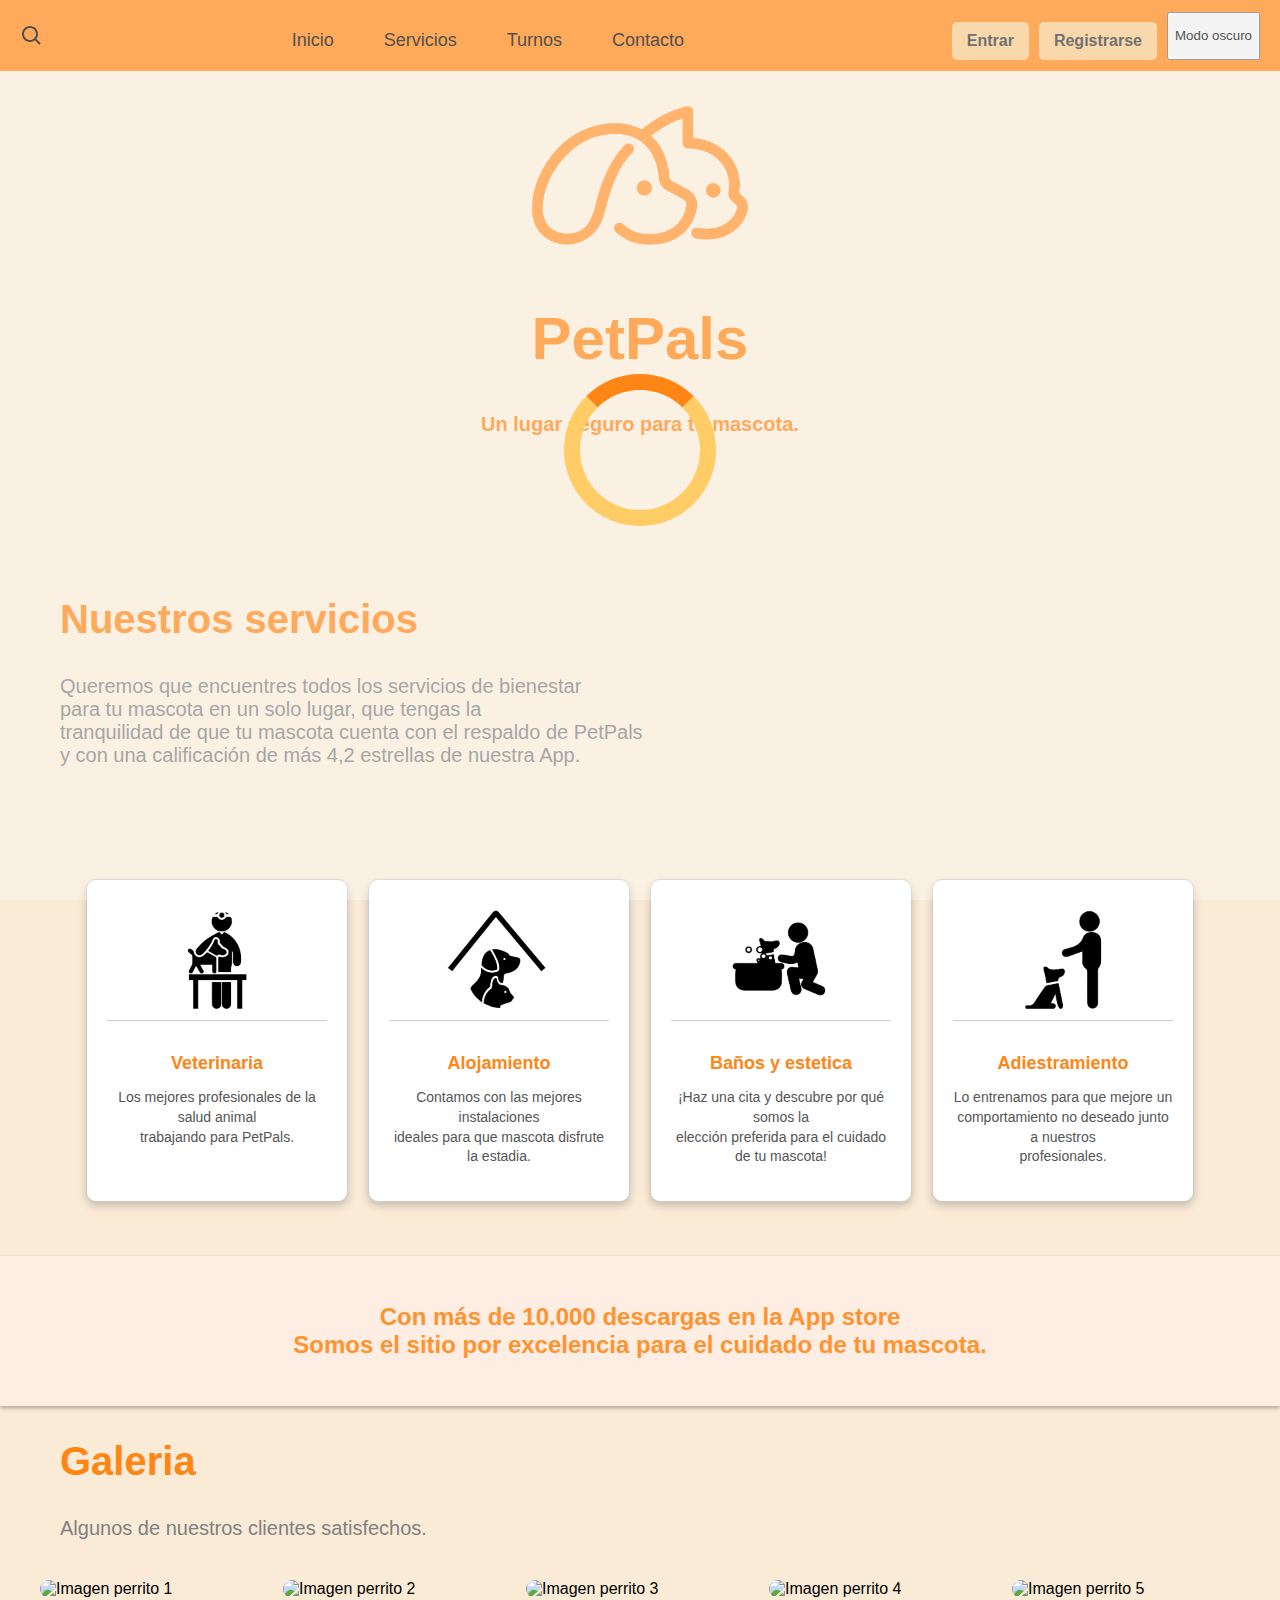
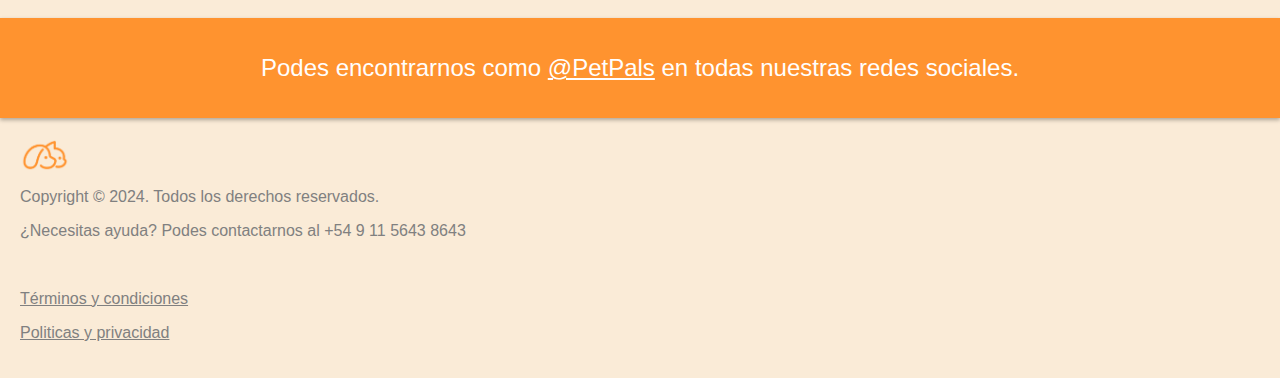
==== commit 40f07942: "carolllllllll" ====
--- a/index.html
+++ b/index.html
@@ -38,6 +38,7 @@
         <div class="navbar-right">
             <a href="iniciosesion.html"><button class="btn"><b>Entrar</b></button></a>
             <a href="registrarse.html"><button class="btn"><b>Registrarse</b></button></a>
+            <button id="bdark">Modo oscuro </button>
         </div>
     </nav>
     
@@ -184,5 +185,13 @@
                 <p> <u>Términos y condiciones</u></p>
                 <p> <u>Politicas y privacidad</u></p>
         </footer>
+
+        <script>
+            const bdark = document.querySelector ('#bdark'); 
+            const body = document.querySelector ('body');
+            bdark.addEventListener ('click', e =>{
+                body.classList.toggle('darkmode');
+            });          
+        </script>
 </body>
 </html>--- a/styles.css
+++ b/styles.css
@@ -118,8 +118,11 @@
 
 
 
-
-
+/*TEMA OSCURO*/
+body.darkmode{
+    background-color: #333;
+    color: wheat;
+}
 
 
 /* Estilos para el botón hamburguesa */
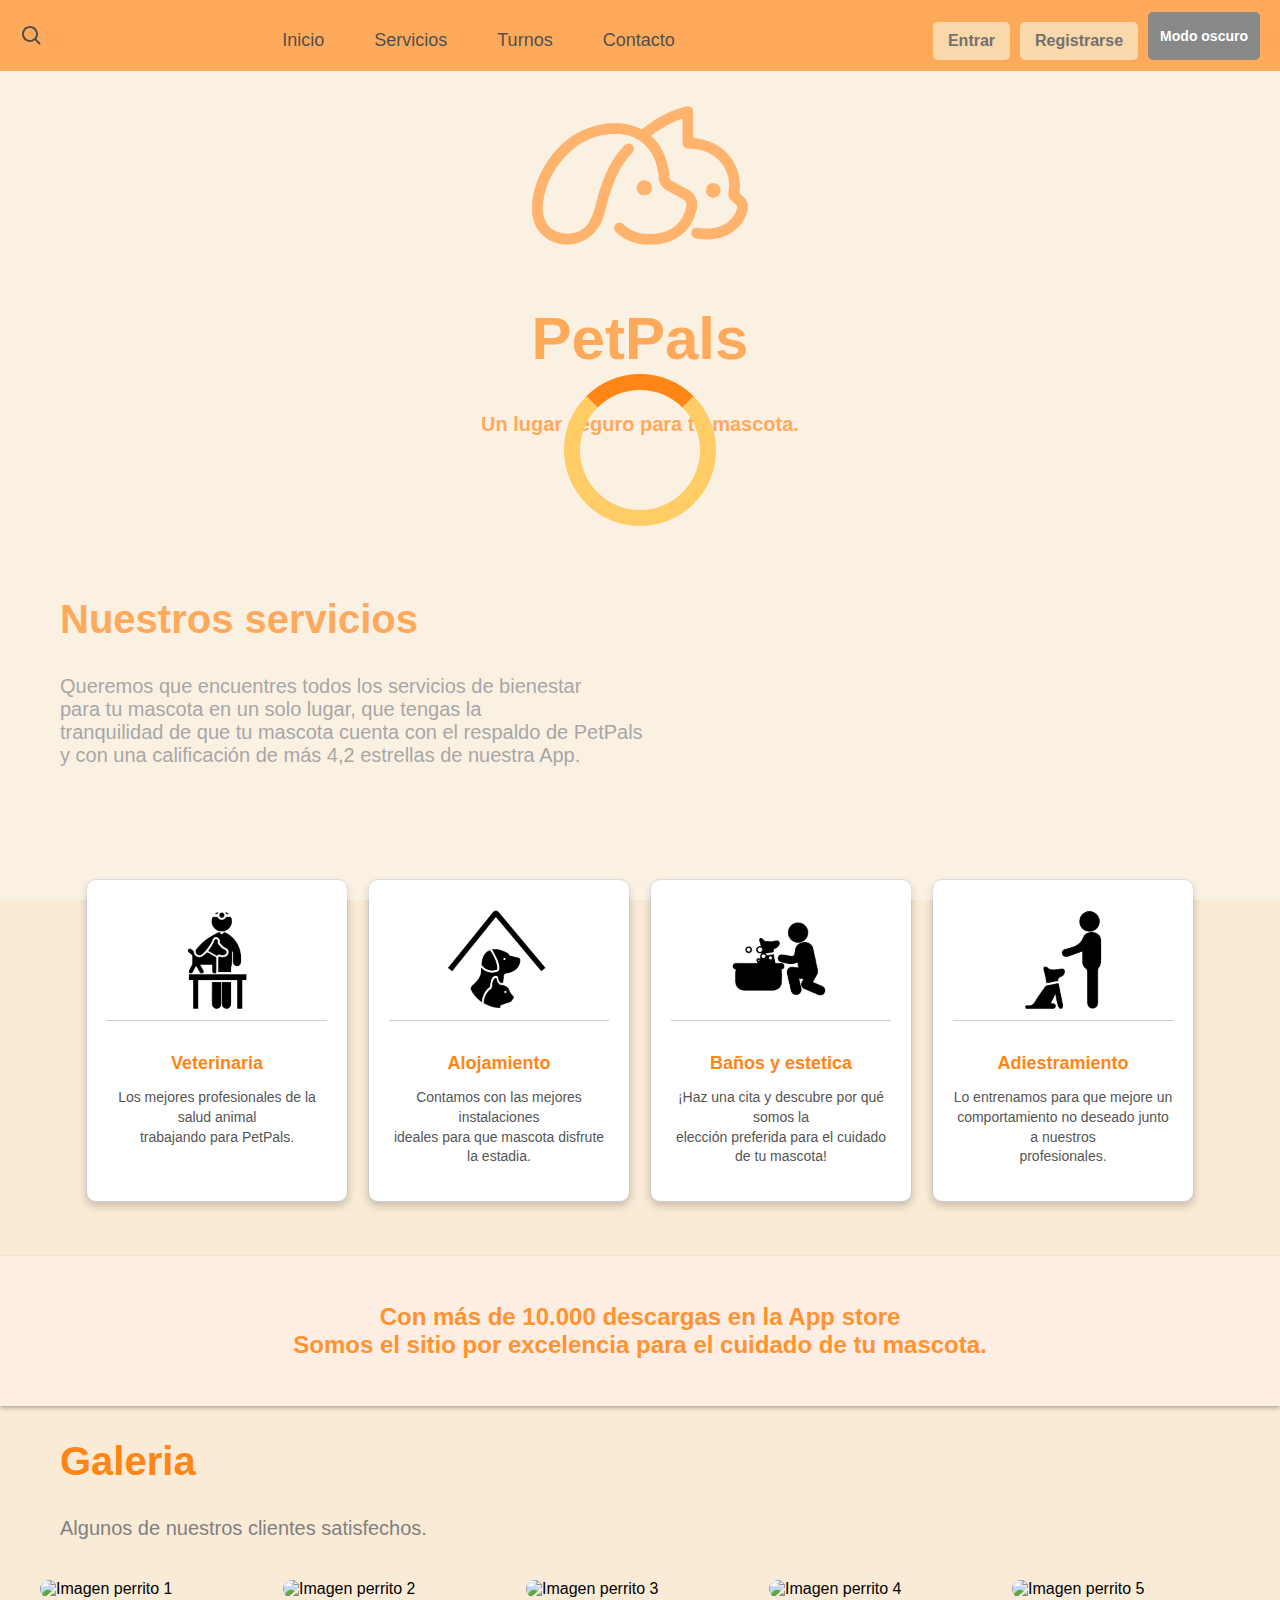
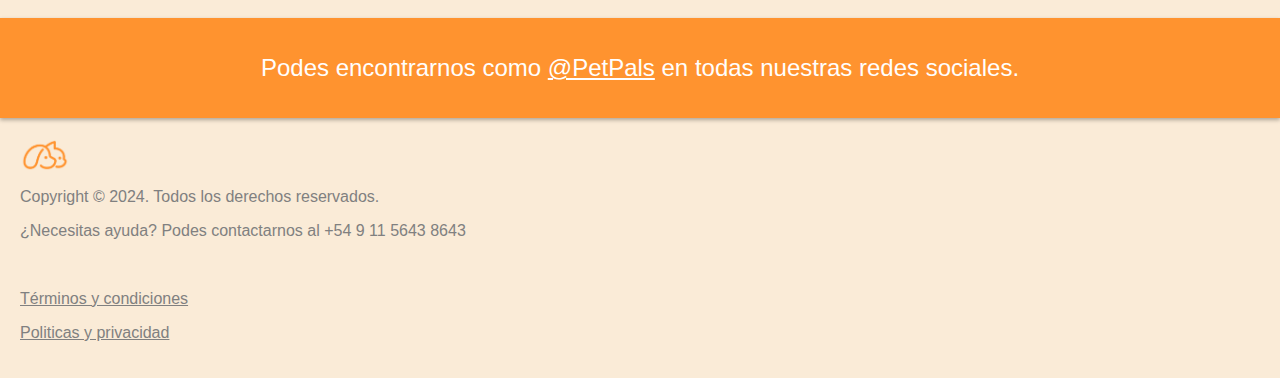
==== commit ce78ae8a: "AAAAAAAAAAA" ====
--- a/index.html
+++ b/index.html
@@ -38,7 +38,8 @@
         <div class="navbar-right">
             <a href="iniciosesion.html"><button class="btn"><b>Entrar</b></button></a>
             <a href="registrarse.html"><button class="btn"><b>Registrarse</b></button></a>
-            <button id="bdark">Modo oscuro </button>
+            <button id="bdark" class="btn btn-darkmode"><b>Modo oscuro</b></button>
+
         </div>
     </nav>
     
--- a/styles.css
+++ b/styles.css
@@ -123,6 +123,25 @@
     background-color: #333;
     color: wheat;
 }
+
+
+
+
+
+/* Estilos botón de modo oscuro */
+.btn-darkmode {
+    background-color: #555; 
+    color: white; 
+    padding: 8px 12px; /* Reduce el padding para hacerlo más pequeño */
+    font-size: 14px; /* Reduce el tamaño de la fuente */
+}
+
+.btn-darkmode:hover {
+    background-color: #777; 
+}
+
+
+
 
 
 /* Estilos para el botón hamburguesa */
